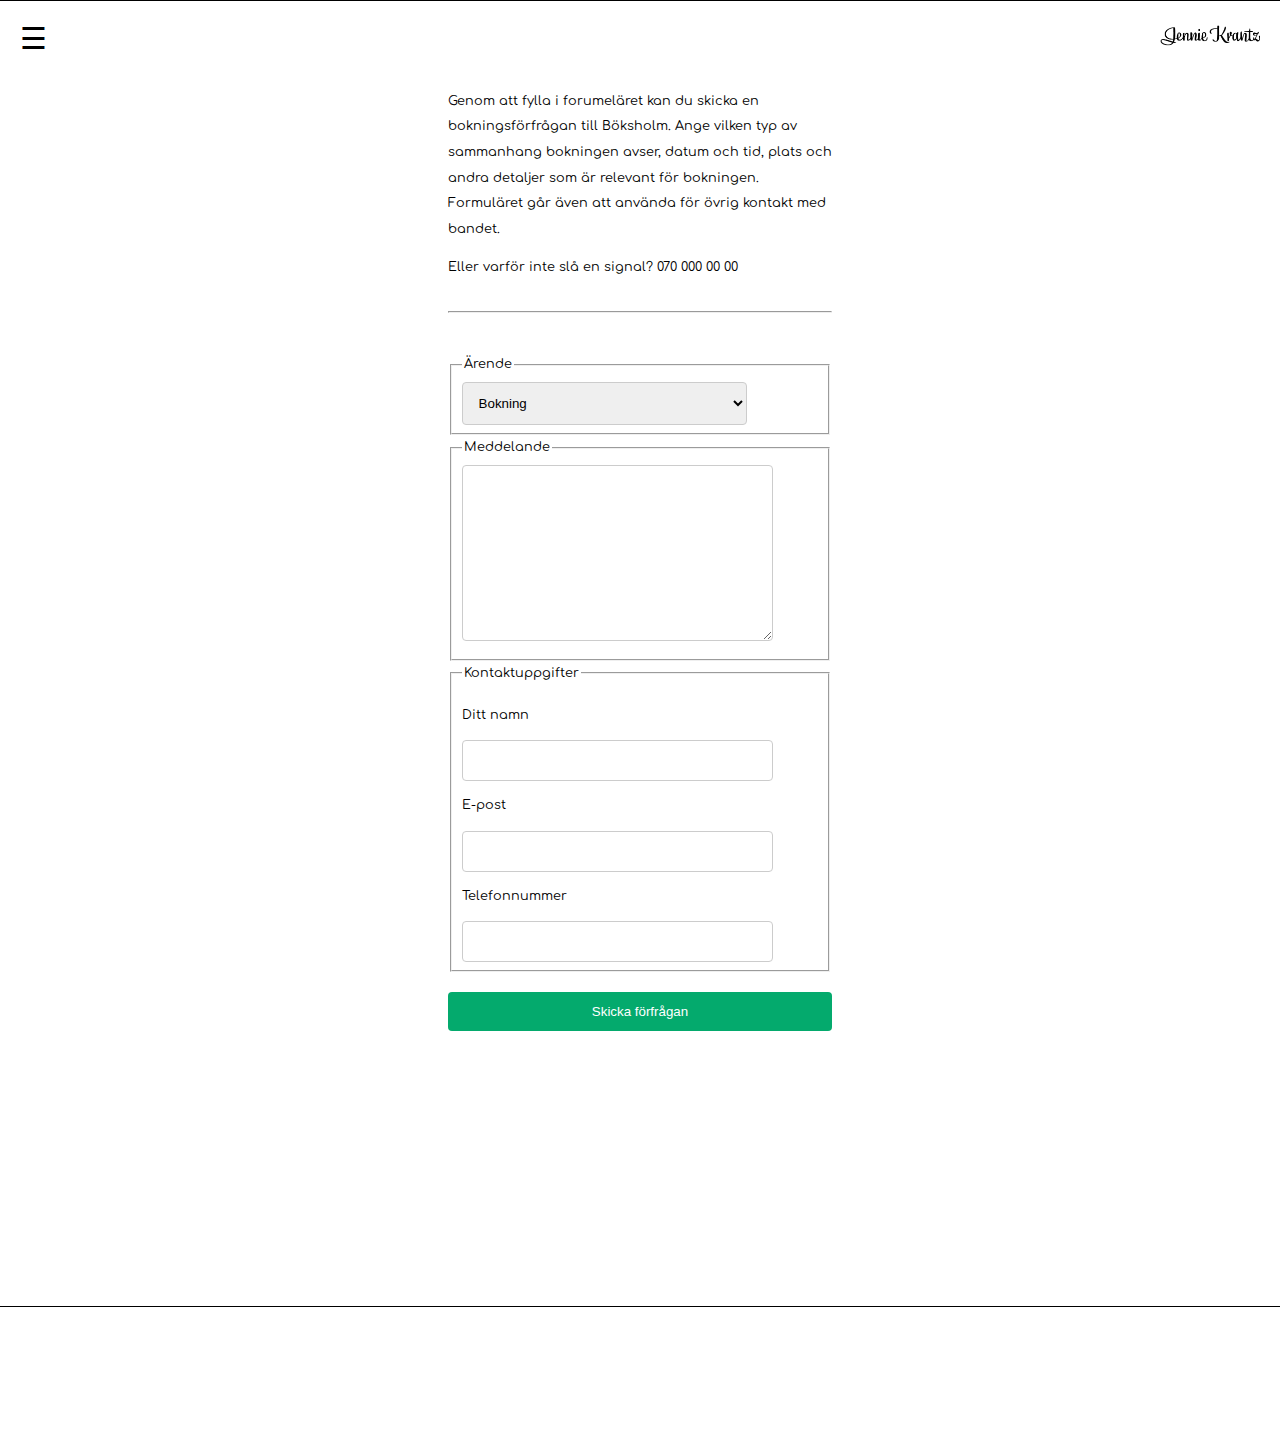
==== kontakt.html @ e4c8dcf4 "hej" ====
<!DOCTYPE html>
<html>

<head>
<meta charset="UTF-8">
<meta name="viewport" content="width=device-width, initial-scale=1">
<link rel="stylesheet" href="style.css">
<link rel="icon" type="image/x-icon" href="/img/1x/SVG/logga.svg">
<link rel="stylesheet" href="https://use.typekit.net/lre8son.css">
<script type="text/javascript" src="script.js"></script>
</head>

<body>

    <nav>
    

        <div id="myNav" class="overlay">
    
            <a href="javascript:void(0)" class="closebtn" onclick="closeNav()">&times;</a>
    
            <div class="overlay-content">
                <a href="kontakt.html">Kontakt</a>
                <a href="musik.html">Musik</a>
            </div>
            
            
        </div>
        
        <span style="font-size:30px;cursor:pointer" onclick="openNav()"> &#9776; </span>
        <div>
         <a href="/index.html"><img src="/img/loggavit.png" alt="" width="100px" class="centerImg"></a> 
        </div>
        <div>
          <a href="/boka.html"><img src="/img/1x/SVG/SVG/kontakt.svg" alt="" width="30px" class="centerImg"></a> 
        </div>
    
        <a href="index.html"><img src="/img/logga_1-8.png" width="100px" alt=""></a>
    
    </nav>



<header>
</header>

<main>
    <form id="kontakt">
        <p>Genom att fylla i forumeläret kan du skicka en bokningsförfrågan till Böksholm. Ange vilken typ av sammanhang bokningen avser, datum och tid, plats och andra detaljer som är relevant för bokningen. Formuläret går även att använda för övrig kontakt med bandet. </p>
          <p>Eller varför inte slå en signal? 070 000 00 00</p>
    
          <hr>
    
        <fieldset id="Forfragan">
            <legend>Ärende</legend>
            <div>
                <select name="forfragan" id="forfragan">
                    <option value="booking">Bokning</option>
                    <option value="question">Frågor</option>
                    <option value="other"> Övrigt</option>
                </select>
            </div>
        </fieldset>
        <fieldset id="Textmeddelande">
            <legend>Meddelande</legend>
            <div>
                <textarea name="message" id="message" cols="50" rows="10" required></textarea>
            </div>
        </fieldset>
        <fieldset id="Contact">
            <legend>Kontaktuppgifter</legend>
            <div>
                <label for="name">Ditt namn</label>
                <input type="text" name="name" id="name" required>
                <label for="email">E-post</label>
                <input type="text" name="email" id="email" required>
                <label for="phonenumber">Telefonnummer</label>
                <input type="text" name="phonenumber" id="phonenumber">
            </div>
        </fieldset>
        <div id="skicka">
            <input type="submit" value="Skicka förfrågan">
        </div>
    </form>
    </main>


<footer>
    <a href="index.html"><img src="/img/loggavit.png" width="100px" class="footer" alt=""></a>
</footer>
     
</body>
</html>
---- style.css ----
@import url('https://fonts.googleapis.com/css2?family=Caveat:wght@700&family=Comfortaa:wght@300&family=Indie+Flower&display=swap');

html, body{
    gap: 0px;
    margin: 0;
    padding: 0;
}

body {
    background-color: #ffffff;
    color: #000000;
    display: grid;
    
    font-family: 'Comfortaa', cursive;

    animation: fadeInAnimation ease 3s;
    animation-iteration-count: 1;
    animation-fill-mode: forwards;

    grid-template-rows: auto;
    grid-template-columns: auto;
    grid-template-areas:
    "header"
    "nav"
    "main"
    ;
  }


  @keyframes fadeInAnimation {
    0% {
        opacity: 0;
    }
    100% {
        opacity: 1;
    }
}



.center {
    text-align: center;
}

header#index {
    margin: 5%;
}

header#schema {
  height: 90vh;
  background-image: url(/img/1x/SVG/SVG/headerigen.png);
  background-size: contain;
  background-repeat: no-repeat;
  background-position: center;
}

header img {
    margin-top: 10vh;
    display: block;
    width: 20%;
    margin-left: auto;
    margin-right: auto;
}



  /* ----------- OVERLAY NAV ------------ */

  nav {
      display: flex;
      flex-direction: row;
      justify-content:space-between;
      align-items: center;
      padding: 20px;
      border-top-style: solid;
      border-width: thin;
  }

  .overlay {
    height: 100%;
    width: 100%;
    display: none;
    position: fixed;
    z-index: 1;
    top: 0;
    left: 0;
    background-color: rgb(255, 255, 255);
    background-color: rgba(255, 255, 255, 0.993);
  }
  
  .overlay-content {
    position: relative;
    top: 15%;
    width: 100%;
    text-align: center;
    margin-top: 30px;
  }
  
  .overlay a {
    padding: 20px;
    text-decoration: none;
    font-size: 36px;
    color: #000000;
    display: block;
    transition: 0.3s;
    opacity: 50%;
  }
  
  .overlay a:hover, .overlay a:focus {
    color: #3e3e3e;
    opacity: 100%;
    transform: scale(1.2);
  }
  
  .overlay .closebtn {
    font-size: 40px;
  }

  @media screen and (max-height: 450px) {
    .overlay a {font-size: 1vw}
    .overlay .closebtn {
    font-size: 1vw;
    }

  }
  
/***********************************************/

/******************************************/
hr {margin-bottom: 10%;
    margin-top: 8%;
    color: #ffffff;}

  #links {display: flex;
    margin-top: 10%;
    margin-left: auto;
    margin-right: auto;
    flex-direction: row;
    width: 60%;
    justify-content: space-around;}

  #links img {-webkit-filter: drop-shadow(2px 2px 2px #222);
  filter: drop-shadow(2px 2px 2px #222);
  width: 100px;}

  #links img:hover {transform: scale(1.2);}

  #omoss .wrapper {color: #000000;
    margin-left: auto;
    margin-right: auto;
    width: 40%;
    font-variant: normal;
    font-size: 1vw;
    line-height: 2vw;}

    #imgIndex {
      display: block;
      margin-left: auto;
      margin-right: auto;
      border-radius: 100%;
    }
/******** KONTAKT.HTML ***********/

header#kontakt {
    padding-top: 10vh;
}

    #kontakt {color: #000000;
    margin-left: auto;
    margin-right: auto;
    width: 30%;
    font-variant: normal;
    font-size: 1vw;
    line-height: 2vw;}

/* FORMULÄR */

input[type=text], select, textarea {width: 80%;
    padding: 12px;
    border: 1px solid #ccc;
    border-radius: 4px;
    resize: vertical;}
  
  label {padding: 12px 12px 12px 0;
    display: inline-block;}
  
  input[type=submit] {background-color: #04AA6D;
    width: 100%;
    color: white;
    margin-top: 5%;
    margin-bottom: 5%;
    padding: 12px 20px;
    border: none;
    border-radius: 4px;
    cursor: pointer;
    float:right;}
  
  input[type=submit]:hover {background-color: #45a049;}
  
  .container {border-radius: 5px;
    padding: 40px;}
  
  .col-25 {
    float: left;
    width: 15%;
    margin-top: 6px;
  }
  
  .col-75 {float: left;
    width: 85%;
    margin-top: 6px;}
  
  /* Clear floats after the columns */
  .row:after {content: "";
    display: table;
    clear: both;}
  
  .button {font-family: 'Courier New', Courier, monospace; 
    font-variant: small-caps;
    border-radius: 4px;
    text-align: center;
    transition: all 0.5s;
    cursor: pointer;
    padding: 1vh;
    margin-bottom: 3%;
    width: 100%;
    font-size: 1.5rem;
    color: #000000;
    border: #000000;
    border-style: groove;
    background-color: #ffffff;}
  
  .button span {cursor: pointer;
    display: inline-block;
    position: relative;
    transition: 0.5s;}
  
  .button span:after {content: '\00bb';
    position: absolute;
    opacity: 0;
    top: 0;
    right: -20px;
    transition: 0.5s;}
  
  .button:hover span {padding-right: 25px;}
  
  .button:hover span:after {opacity: 1;
    right: 0;}


    /****** OM *************/

    #galleri img {
        width: 100%;
    }



    /* Responsive layout - when the screen is less than 600px wide, make the two columns stack on top of each other instead of next to each other */
    @media screen and (max-width: 800px) {

      h1, h2 {
        font-family: 'Caveat', cursive;
        font-size: 10vw;
        line-height: 10vw;
      }

            header#schema {
              height: 50vh;
              background-image: url(/img/1x/SVG/SVG/headerigen.png);
              background-size: 50vh;
              background-repeat: no-repeat;
            }

        header#kontakt  {
            padding: 5%;
        }

        header img {margin-top: 5%;
            width: 80%;}
      
        #omoss .wrapper, #kontakt {width: 80%;
            font-size: 1rem;
            line-height: 2rem;}

        #links { padding: 10%;
        margin-top: 10%;
        width: 80%;
    align-items: center;}

        #links img {width: 70px;}

          .button {padding: 1vh;
            margin-bottom: 3%;
              width: 100%;
              font-size: 1.5rem;
              color: #000000;
              border: #000000;
              border-style: groove;
              background-color: #ffffff;}
    }


footer {
    border-top-style: solid;
      border-width: thin;
    margin-top: 20%;
    padding: 5%;
}

.footer {
    display: block;
    margin-left: auto;
    margin-right: auto;
}
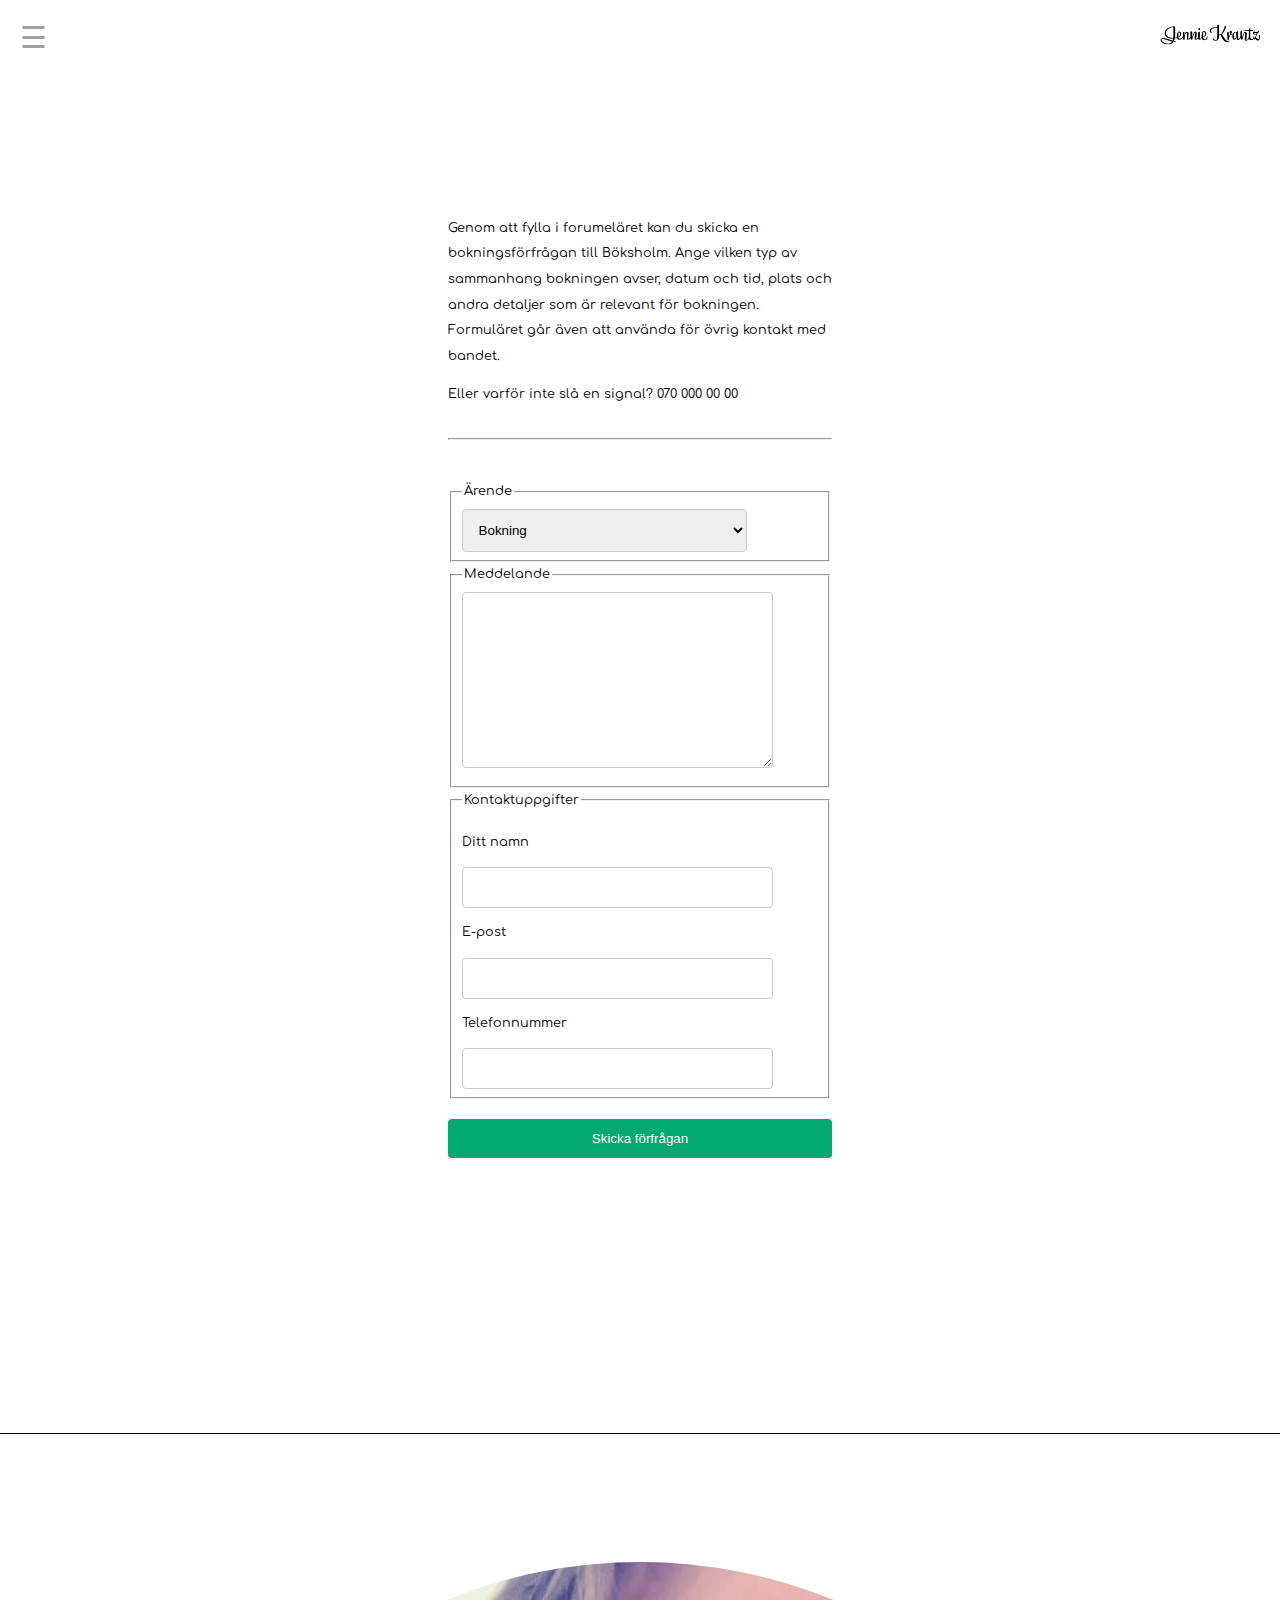
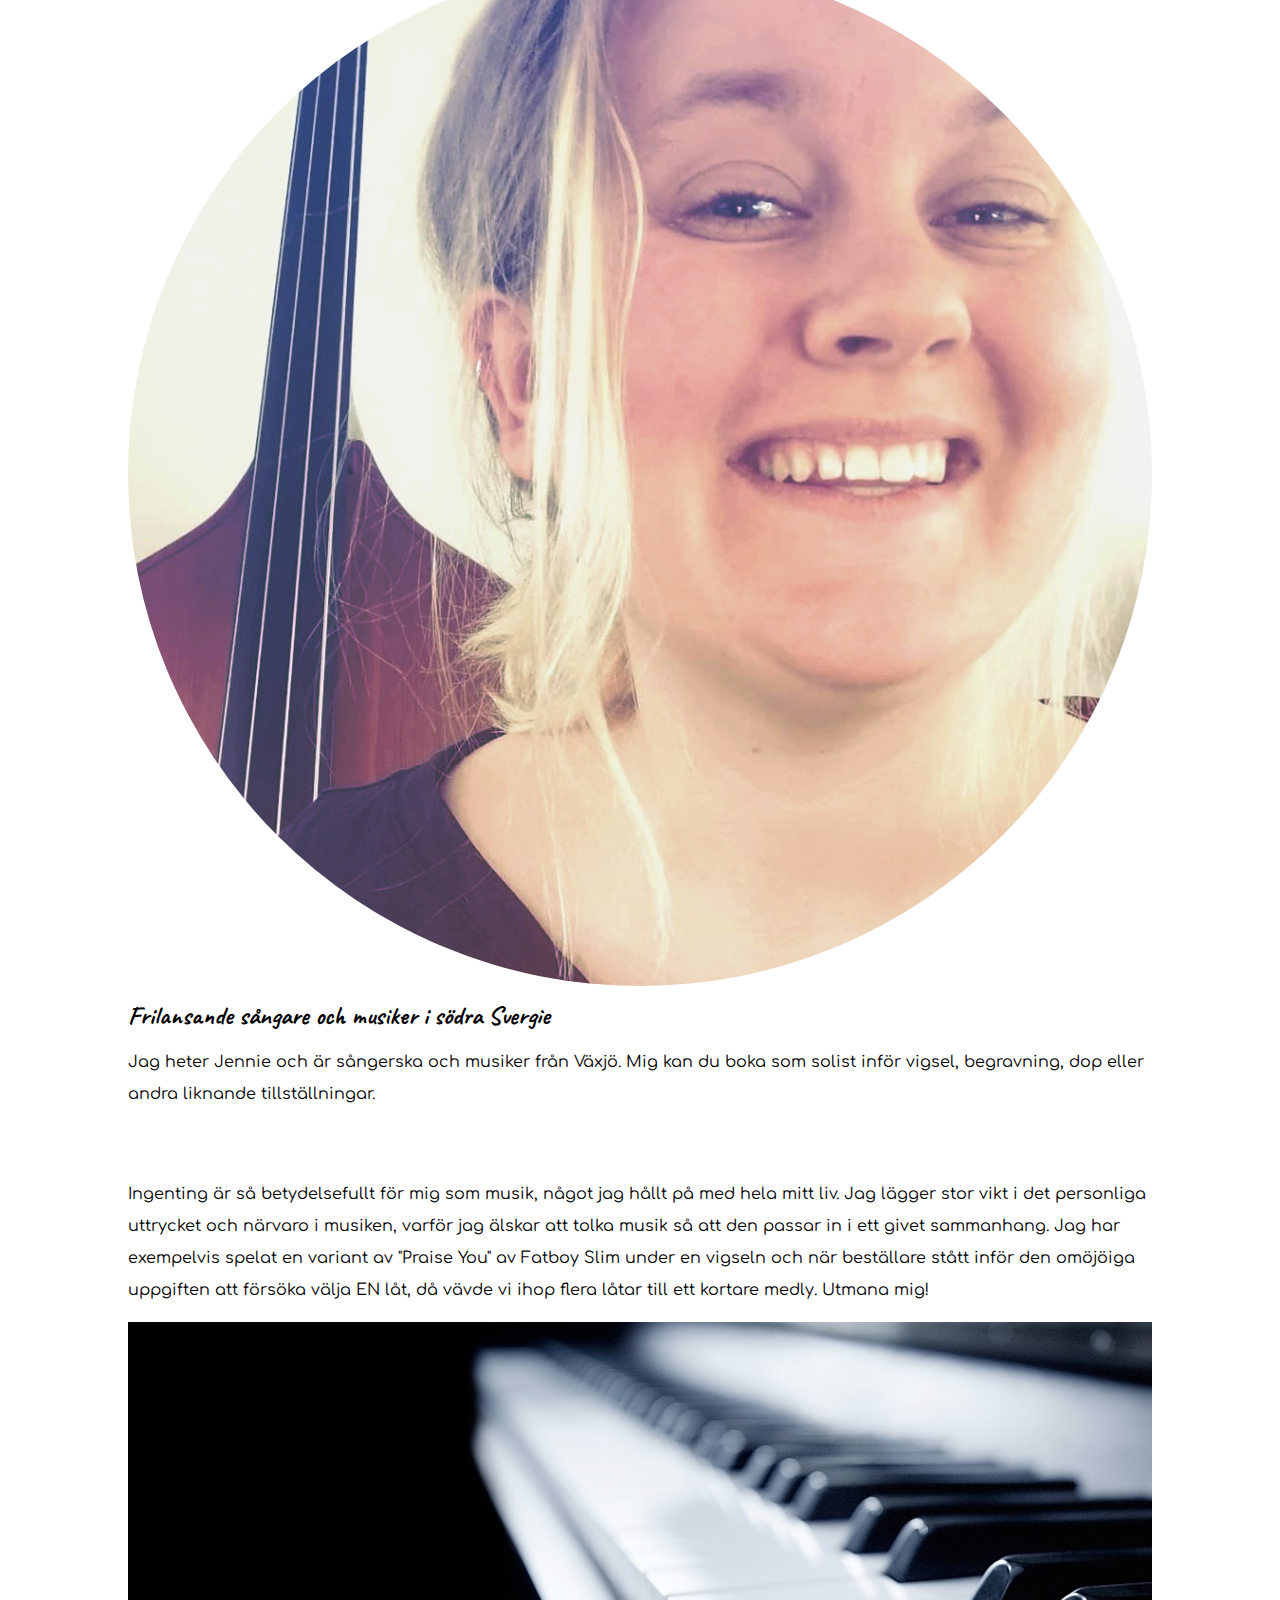
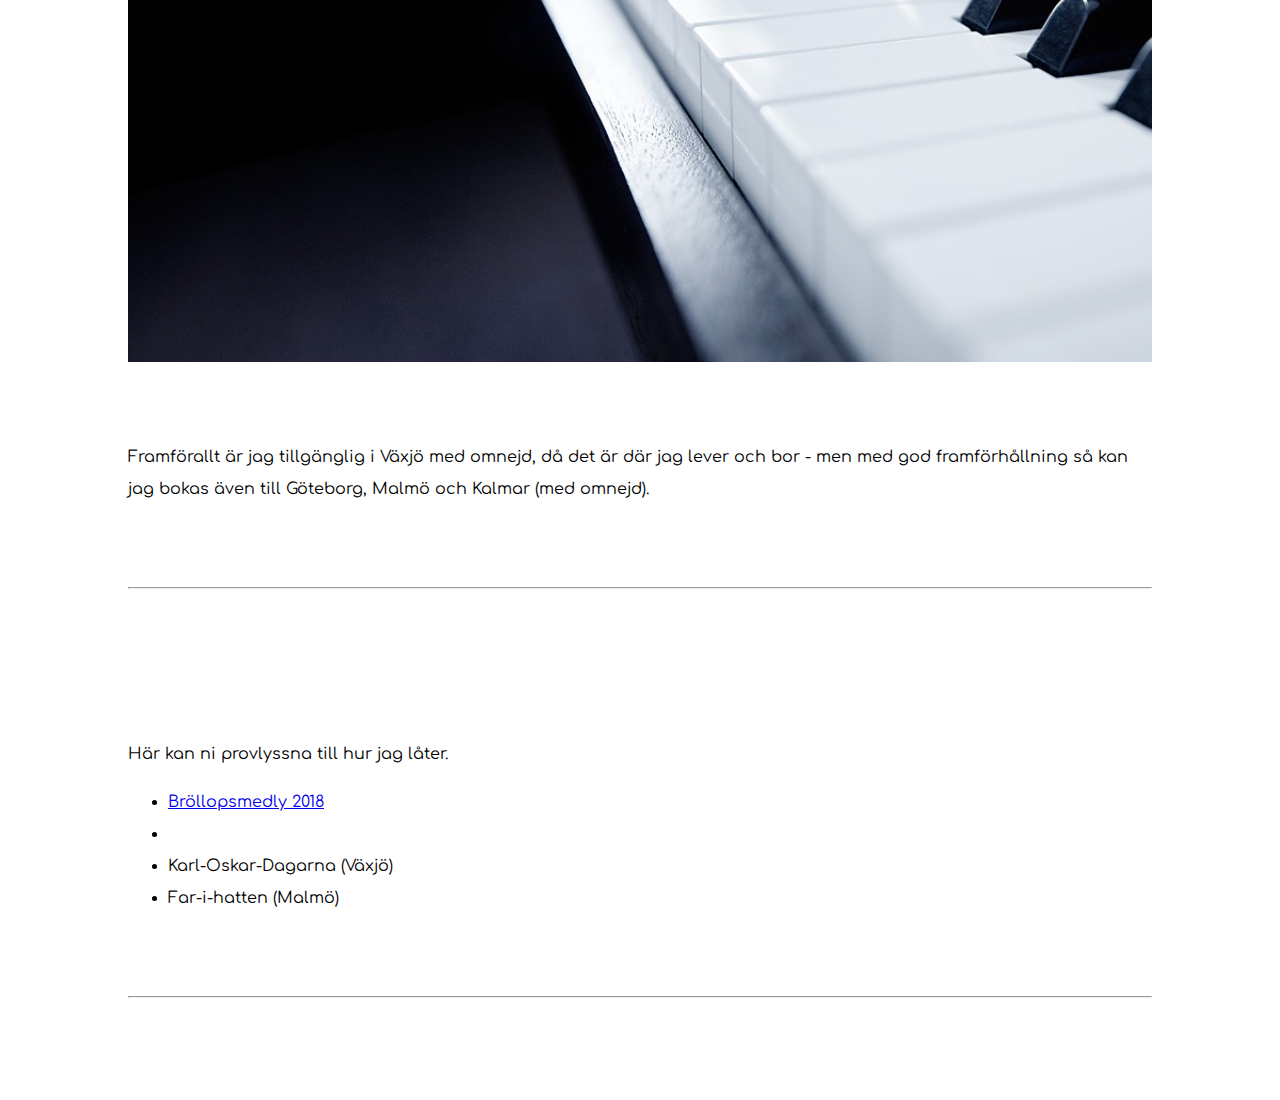
==== commit b771fb1b: "hej" ====
--- a/kontakt.html
+++ b/kontakt.html
@@ -91,3 +91,36 @@
      
 </body>
 </html>
+
+
+<main>
+    <section id="section1index">
+
+        <img src="/img/jennie1(1).jpg" width="300px"alt="" id="imgIndex">
+    
+        <div class="wrapper">
+                <h1>Frilansande sångare och musiker i södra Svergie</h1>
+    
+                <p>Jag heter Jennie och är sångerska och musiker från Växjö. Mig kan du boka som solist inför vigsel, begravning, dop eller andra liknande tillställningar. </p>
+
+            <h2>Personligt upplägg</h2>
+            <p>Ingenting är så betydelsefullt för mig som musik, något jag hållt på med hela mitt liv. Jag lägger stor vikt i det personliga uttrycket och närvaro i musiken, varför jag älskar att tolka musik så att den passar in i ett givet sammanhang. Jag har exempelvis spelat en variant av "Praise You" av Fatboy Slim under en vigseln och när beställare stått inför den omöjöiga uppgiften att försöka välja EN låt, då vävde vi ihop flera låtar till ett kortare medly. Utmana mig! </p> 
+    
+                <img src="/img/piano.jpg" width="400px" alt="" id="piano">
+    
+                <h2>Bokas i Kronoberg, Göteborg och Malmö</h2>
+                <p>Framförallt är jag tillgänglig i Växjö med omnejd, då det är där jag lever och bor - men med god framförhållning så kan jag bokas även till Göteborg, Malmö och Kalmar (med omnejd).</p>
+            <hr>    
+            <h2>Lysnna på mig </h2>
+            <p>Här kan ni provlyssna till hur jag låter. </p>
+    
+            <ul>
+                <li><a href="https://www.youtube.com/watch?v=9Ml8vkrBgeM">Bröllopsmedly 2018</a></li>
+                <li><a href=""></a></li>
+                <li>Karl-Oskar-Dagarna (Växjö)</li>
+                <li>Far-i-hatten (Malmö) </li>
+            </ul>   
+            <hr>
+        </div>
+    </section>
+</main>
--- a/style.css
+++ b/style.css
@@ -1,51 +1,57 @@
+/********* GRUNDLÄGGANDE *************/
+
 @import url('https://fonts.googleapis.com/css2?family=Caveat:wght@700&family=Comfortaa:wght@300&family=Indie+Flower&display=swap');
 
-html, body{
-    gap: 0px;
-    margin: 0;
-    padding: 0;
-}
-
+html,
 body {
-    background-color: #ffffff;
-    color: #000000;
-    display: grid;
-    
-    font-family: 'Comfortaa', cursive;
-
-    animation: fadeInAnimation ease 3s;
-    animation-iteration-count: 1;
-    animation-fill-mode: forwards;
-
-    grid-template-rows: auto;
-    grid-template-columns: auto;
-    grid-template-areas:
+  gap: 0px;
+  margin: 0;
+  padding: 0;
+}
+
+body {
+  background-color: #ffffff;
+  color: #000000;
+  display: grid;
+
+  font-family: 'Comfortaa', cursive;
+
+  animation: fadeInAnimation ease 3s;
+  animation-iteration-count: 1;
+  animation-fill-mode: forwards;
+
+  grid-template-rows: auto;
+  grid-template-columns: auto;
+  grid-template-areas:
     "header"
     "nav"
     "main"
-    ;
-  }
-
-
-  @keyframes fadeInAnimation {
-    0% {
-        opacity: 0;
-    }
-    100% {
-        opacity: 1;
-    }
-}
-
-
-
-.center {
-    text-align: center;
-}
-
-header#index {
-    margin: 5%;
-}
-
+  ;
+}
+
+
+@keyframes fadeInAnimation {
+  0% {
+    opacity: 0;
+  }
+
+  100% {
+    opacity: 1;
+  }
+}
+
+h1,
+h2 {
+  font-family: 'Caveat', cursive;
+  font-size: 2vw;
+  line-height: 2vw;
+}
+
+.green {
+  color: #04AA6D;
+}
+
+/****** HEADERS******/
 header#schema {
   height: 90vh;
   background-image: url(/img/1x/SVG/SVG/headerigen.png);
@@ -55,172 +61,289 @@
 }
 
 header img {
-    margin-top: 10vh;
-    display: block;
-    width: 20%;
-    margin-left: auto;
-    margin-right: auto;
-}
-
-
-
-  /* ----------- OVERLAY NAV ------------ */
-
-  nav {
-      display: flex;
-      flex-direction: row;
-      justify-content:space-between;
-      align-items: center;
-      padding: 20px;
-      border-top-style: solid;
-      border-width: thin;
-  }
-
-  .overlay {
-    height: 100%;
-    width: 100%;
-    display: none;
-    position: fixed;
-    z-index: 1;
-    top: 0;
-    left: 0;
-    background-color: rgb(255, 255, 255);
-    background-color: rgba(255, 255, 255, 0.993);
-  }
-  
-  .overlay-content {
-    position: relative;
-    top: 15%;
-    width: 100%;
-    text-align: center;
-    margin-top: 30px;
-  }
-  
+  margin: 2%;
+  display: block;
+  margin-left: auto;
+  margin-right: auto;
+}
+
+#imgIndex {
+  display: block;
+  margin-left: auto;
+  margin-right: auto;
+  border-radius: 100%;
+  width: 30%;
+}
+
+
+
+/* ----------- OVERLAY NAV ------------ */
+
+nav {
+  display: flex;
+  color: #a0a0a0;
+  flex-direction: row;
+  justify-content: space-between;
+  align-items: center;
+  padding: 20px;
+  margin-bottom: 10%;
+}
+
+.overlay {
+  height: 100%;
+  width: 100%;
+  display: none;
+  position: fixed;
+  z-index: 1;
+  top: 0;
+  left: 0;
+  background-color: rgb(255, 255, 255);
+  background-color: rgba(255, 255, 255, 0.993);
+}
+
+.overlay-content {
+  position: relative;
+  top: 15%;
+  width: 100%;
+  text-align: center;
+  margin-top: 30px;
+}
+
+.overlay a {
+  padding: 20px;
+  text-decoration: none;
+  font-size: 36px;
+  color: #000000;
+  display: block;
+  transition: 0.3s;
+  opacity: 50%;
+}
+
+.overlay a:hover,
+.overlay a:focus {
+  color: #3e3e3e;
+  opacity: 100%;
+}
+
+.overlay .closebtn {
+  font-size: 40px;
+}
+
+@media screen and (max-height: 450px) {
   .overlay a {
-    padding: 20px;
-    text-decoration: none;
-    font-size: 36px;
-    color: #000000;
-    display: block;
-    transition: 0.3s;
-    opacity: 50%;
-  }
-  
-  .overlay a:hover, .overlay a:focus {
-    color: #3e3e3e;
-    opacity: 100%;
-    transform: scale(1.2);
-  }
-  
+    font-size: 1vw
+  }
+
   .overlay .closebtn {
-    font-size: 40px;
-  }
-
-  @media screen and (max-height: 450px) {
-    .overlay a {font-size: 1vw}
-    .overlay .closebtn {
     font-size: 1vw;
-    }
-
-  }
-  
+  }
+
+}
+
 /***********************************************/
 
 /******************************************/
-hr {margin-bottom: 10%;
-    margin-top: 8%;
-    color: #ffffff;}
-
-  #links {display: flex;
+hr {
+  margin-bottom: 10%;
+  margin-top: 8%;
+  color: #e3e3e3;
+}
+
+#links {
+  display: flex;
+  margin-top: 10%;
+  margin-left: auto;
+  margin-right: auto;
+  flex-direction: row;
+  width: 60%;
+  justify-content: space-around;
+}
+
+#links img {
+  -webkit-filter: drop-shadow(2px 2px 2px #222);
+  filter: drop-shadow(2px 2px 2px #222);
+  width: 100px;
+}
+
+#links img:hover {
+  transform: scale(1.2);
+}
+
+
+
+#imgIndex {
+  display: block;
+  margin-left: auto;
+  margin-right: auto;
+  border-radius: 100%;
+}
+
+/******** KONTAKT.HTML ***********/
+
+header#kontakt {
+  padding-top: 10vh;
+}
+
+#kontakt {
+  color: #000000;
+  margin-left: auto;
+  margin-right: auto;
+  width: 30%;
+  font-variant: normal;
+  font-size: 1vw;
+  line-height: 2vw;
+}
+
+/* FORMULÄR */
+
+input[type=text],
+select,
+textarea {
+  width: 80%;
+  padding: 12px;
+  border: 1px solid #ccc;
+  border-radius: 4px;
+  resize: vertical;
+}
+
+label {
+  padding: 12px 12px 12px 0;
+  display: inline-block;
+}
+
+input[type=submit] {
+  background-color: #04AA6D;
+  width: 100%;
+  color: white;
+  margin-top: 5%;
+  margin-bottom: 5%;
+  padding: 12px 20px;
+  border: none;
+  border-radius: 4px;
+  cursor: pointer;
+  float: right;
+}
+
+input[type=submit]:hover {
+  background-color: #45a049;
+}
+
+.container {
+  border-radius: 5px;
+  padding: 40px;
+}
+
+.col-25 {
+  float: left;
+  width: 15%;
+  margin-top: 6px;
+}
+
+.col-75 {
+  float: left;
+  width: 85%;
+  margin-top: 6px;
+}
+
+/* Clear floats after the columns */
+.row:after {
+  content: "";
+  display: table;
+  clear: both;
+}
+
+.button {
+  font-family: 'Courier New', Courier, monospace;
+  font-variant: small-caps;
+  border-radius: 4px;
+  text-align: center;
+  transition: all 0.5s;
+  cursor: pointer;
+  padding: 1vh;
+  margin-bottom: 3%;
+  width: 100%;
+  font-size: 1.5rem;
+  color: #000000;
+  border: #000000;
+  border-style: groove;
+  background-color: #ffffff;
+}
+
+.button span {
+  cursor: pointer;
+  display: inline-block;
+  position: relative;
+  transition: 0.5s;
+}
+
+.button span:after {
+  content: '\00bb';
+  position: absolute;
+  opacity: 0;
+  top: 0;
+  right: -20px;
+  transition: 0.5s;
+}
+
+.button:hover span {
+  padding-right: 25px;
+}
+
+.button:hover span:after {
+  opacity: 1;
+  right: 0;
+}
+
+
+/****** OM *************/
+
+#galleri img {
+  width: 100%;
+}
+
+
+
+/* Responsive layout - when the screen is less than 600px wide, make the two columns stack on top of each other instead of next to each other */
+@media screen and (max-width: 800px) {
+
+  h1,
+  h2 {
+    font-family: 'Caveat', cursive;
+    font-size: 10vw;
+    line-height: 10vw;
+  }
+
+  header#schema {
+    height: 50vh;
+    background-image: url(/img/1x/SVG/SVG/headerigen.png);
+    background-size: 50vh;
+    background-repeat: no-repeat;
+  }
+
+  header#kontakt {
+    padding: 5%;
+  }
+
+  header img {
+    margin-top: 5%;
+    width: 80%;
+  }
+
+
+  }
+
+  #links {
+    padding: 10%;
     margin-top: 10%;
-    margin-left: auto;
-    margin-right: auto;
-    flex-direction: row;
-    width: 60%;
-    justify-content: space-around;}
-
-  #links img {-webkit-filter: drop-shadow(2px 2px 2px #222);
-  filter: drop-shadow(2px 2px 2px #222);
-  width: 100px;}
-
-  #links img:hover {transform: scale(1.2);}
-
-  #omoss .wrapper {color: #000000;
-    margin-left: auto;
-    margin-right: auto;
-    width: 40%;
-    font-variant: normal;
-    font-size: 1vw;
-    line-height: 2vw;}
-
-    #imgIndex {
-      display: block;
-      margin-left: auto;
-      margin-right: auto;
-      border-radius: 100%;
-    }
-/******** KONTAKT.HTML ***********/
-
-header#kontakt {
-    padding-top: 10vh;
-}
-
-    #kontakt {color: #000000;
-    margin-left: auto;
-    margin-right: auto;
-    width: 30%;
-    font-variant: normal;
-    font-size: 1vw;
-    line-height: 2vw;}
-
-/* FORMULÄR */
-
-input[type=text], select, textarea {width: 80%;
-    padding: 12px;
-    border: 1px solid #ccc;
-    border-radius: 4px;
-    resize: vertical;}
-  
-  label {padding: 12px 12px 12px 0;
-    display: inline-block;}
-  
-  input[type=submit] {background-color: #04AA6D;
-    width: 100%;
-    color: white;
-    margin-top: 5%;
-    margin-bottom: 5%;
-    padding: 12px 20px;
-    border: none;
-    border-radius: 4px;
-    cursor: pointer;
-    float:right;}
-  
-  input[type=submit]:hover {background-color: #45a049;}
-  
-  .container {border-radius: 5px;
-    padding: 40px;}
-  
-  .col-25 {
-    float: left;
-    width: 15%;
-    margin-top: 6px;
-  }
-  
-  .col-75 {float: left;
-    width: 85%;
-    margin-top: 6px;}
-  
-  /* Clear floats after the columns */
-  .row:after {content: "";
-    display: table;
-    clear: both;}
-  
-  .button {font-family: 'Courier New', Courier, monospace; 
-    font-variant: small-caps;
-    border-radius: 4px;
-    text-align: center;
-    transition: all 0.5s;
-    cursor: pointer;
+    width: 80%;
+    align-items: center;
+  }
+
+  #links img {
+    width: 70px;
+  }
+
+  .button {
     padding: 1vh;
     margin-bottom: 3%;
     width: 100%;
@@ -228,88 +351,64 @@
     color: #000000;
     border: #000000;
     border-style: groove;
-    background-color: #ffffff;}
-  
-  .button span {cursor: pointer;
-    display: inline-block;
-    position: relative;
-    transition: 0.5s;}
-  
-  .button span:after {content: '\00bb';
-    position: absolute;
-    opacity: 0;
-    top: 0;
-    right: -20px;
-    transition: 0.5s;}
-  
-  .button:hover span {padding-right: 25px;}
-  
-  .button:hover span:after {opacity: 1;
-    right: 0;}
-
-
-    /****** OM *************/
-
-    #galleri img {
-        width: 100%;
-    }
-
-
-
-    /* Responsive layout - when the screen is less than 600px wide, make the two columns stack on top of each other instead of next to each other */
-    @media screen and (max-width: 800px) {
-
-      h1, h2 {
-        font-family: 'Caveat', cursive;
-        font-size: 10vw;
-        line-height: 10vw;
-      }
-
-            header#schema {
-              height: 50vh;
-              background-image: url(/img/1x/SVG/SVG/headerigen.png);
-              background-size: 50vh;
-              background-repeat: no-repeat;
-            }
-
-        header#kontakt  {
-            padding: 5%;
-        }
-
-        header img {margin-top: 5%;
-            width: 80%;}
-      
-        #omoss .wrapper, #kontakt {width: 80%;
-            font-size: 1rem;
-            line-height: 2rem;}
-
-        #links { padding: 10%;
-        margin-top: 10%;
-        width: 80%;
-    align-items: center;}
-
-        #links img {width: 70px;}
-
-          .button {padding: 1vh;
-            margin-bottom: 3%;
-              width: 100%;
-              font-size: 1.5rem;
-              color: #000000;
-              border: #000000;
-              border-style: groove;
-              background-color: #ffffff;}
-    }
-
-
-footer {
-    border-top-style: solid;
-      border-width: thin;
-    margin-top: 20%;
-    padding: 5%;
-}
-
-.footer {
+    background-color: #ffffff;
+  }
+
+  #piano {
+    width: 100%;
+  }
+
+  #imgIndex {
     display: block;
     margin-left: auto;
     margin-right: auto;
-}
+    border-radius: 100%;
+    width: 80%;
+  }
+
+
+footer {
+  border-top-style: solid;
+  border-width: thin;
+  margin-top: 20%;
+  padding: 5%;
+}
+
+.footer {
+  display: block;
+  margin-left: auto;
+  margin-right: auto;
+}
+
+
+.section1index{
+  padding-top: 2%;
+  padding-bottom: 2%;
+  color: rgb(97, 97, 97);
+  border-bottom-style: solid;
+  border-width: 1px;
+  border-color: rgb(70, 70, 70);
+}
+
+.section2index h1, h2{
+  color: rgb(255, 255, 255);
+}
+
+.section2index{
+  padding-top: 2%;
+  padding-bottom: 2%;
+  background-color: #04AA6D;
+  color: rgb(255, 255, 255);
+  border-bottom-style: solid;
+  border-width: 1px;
+  border-color: rgb(70, 70, 70);
+}
+
+.wrapper {
+  margin-left: auto;
+  margin-right: auto;
+  width: 80%;
+  font-variant: normal;
+  font-size: 1rem;
+  line-height: 2rem;
+}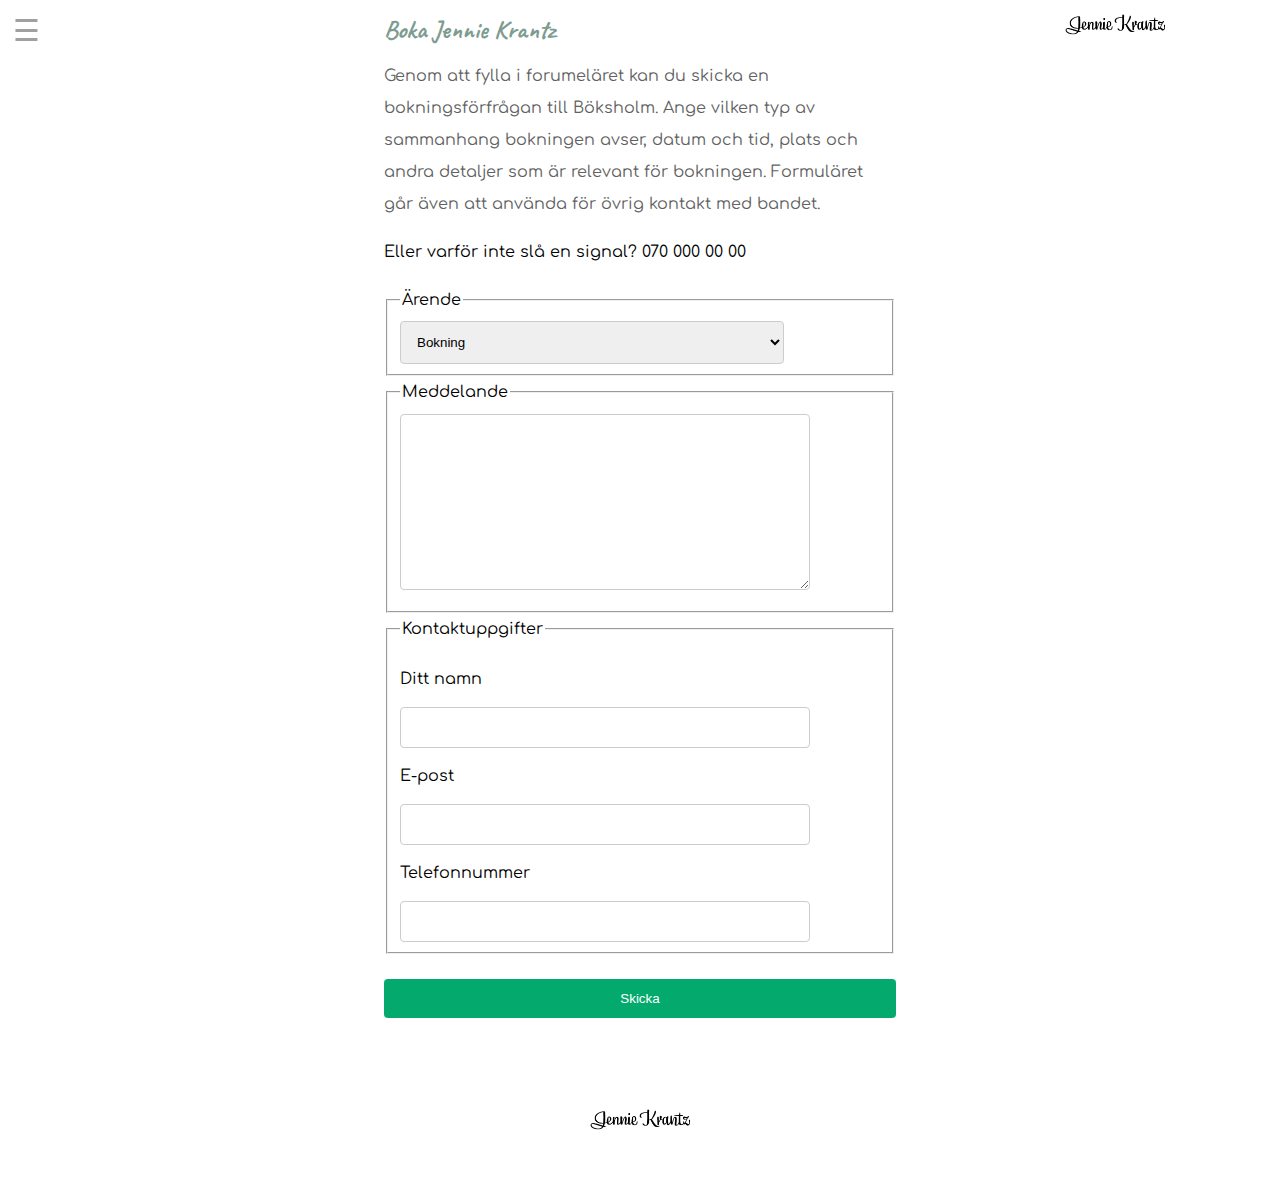
==== commit aece41f9: "hej" ====
--- a/kontakt.html
+++ b/kontakt.html
@@ -4,9 +4,9 @@
 <head>
 <meta charset="UTF-8">
 <meta name="viewport" content="width=device-width, initial-scale=1">
-<link rel="stylesheet" href="style.css">
+<link rel="stylesheet" href="styledesktop.css">
+<link rel="stylesheet" href="stylemobile.css">
 <link rel="icon" type="image/x-icon" href="/img/1x/SVG/logga.svg">
-<link rel="stylesheet" href="https://use.typekit.net/lre8son.css">
 <script type="text/javascript" src="script.js"></script>
 </head>
 
@@ -45,11 +45,19 @@
 </header>
 
 <main>
+    <section>
+        <div class="wrapper">
+            <h1 class="greyblue">Boka Jennie Krantz</h1>
+            
+            <p class="graytext">Genom att fylla i forumeläret kan du skicka en bokningsförfrågan till Böksholm. Ange vilken typ av sammanhang bokningen avser, datum och tid, plats och andra detaljer som är relevant för bokningen. Formuläret går även att använda för övrig kontakt med bandet. </p>
+
+            <p>Eller varför inte slå en signal? 070 000 00 00</p>
+        </div>
+    </section>
+
+
     <form id="kontakt">
-        <p>Genom att fylla i forumeläret kan du skicka en bokningsförfrågan till Böksholm. Ange vilken typ av sammanhang bokningen avser, datum och tid, plats och andra detaljer som är relevant för bokningen. Formuläret går även att använda för övrig kontakt med bandet. </p>
-          <p>Eller varför inte slå en signal? 070 000 00 00</p>
-    
-          <hr>
+        
     
         <fieldset id="Forfragan">
             <legend>Ärende</legend>
@@ -79,48 +87,15 @@
             </div>
         </fieldset>
         <div id="skicka">
-            <input type="submit" value="Skicka förfrågan">
+            <input type="submit" value="Skicka">
         </div>
     </form>
     </main>
 
 
 <footer>
-    <a href="index.html"><img src="/img/loggavit.png" width="100px" class="footer" alt=""></a>
+    <a href="index.html"><img src="/img/logga_1-8.png" width="100px" class="footer" alt=""></a>
 </footer>
      
 </body>
 </html>
-
-
-<main>
-    <section id="section1index">
-
-        <img src="/img/jennie1(1).jpg" width="300px"alt="" id="imgIndex">
-    
-        <div class="wrapper">
-                <h1>Frilansande sångare och musiker i södra Svergie</h1>
-    
-                <p>Jag heter Jennie och är sångerska och musiker från Växjö. Mig kan du boka som solist inför vigsel, begravning, dop eller andra liknande tillställningar. </p>
-
-            <h2>Personligt upplägg</h2>
-            <p>Ingenting är så betydelsefullt för mig som musik, något jag hållt på med hela mitt liv. Jag lägger stor vikt i det personliga uttrycket och närvaro i musiken, varför jag älskar att tolka musik så att den passar in i ett givet sammanhang. Jag har exempelvis spelat en variant av "Praise You" av Fatboy Slim under en vigseln och när beställare stått inför den omöjöiga uppgiften att försöka välja EN låt, då vävde vi ihop flera låtar till ett kortare medly. Utmana mig! </p> 
-    
-                <img src="/img/piano.jpg" width="400px" alt="" id="piano">
-    
-                <h2>Bokas i Kronoberg, Göteborg och Malmö</h2>
-                <p>Framförallt är jag tillgänglig i Växjö med omnejd, då det är där jag lever och bor - men med god framförhållning så kan jag bokas även till Göteborg, Malmö och Kalmar (med omnejd).</p>
-            <hr>    
-            <h2>Lysnna på mig </h2>
-            <p>Här kan ni provlyssna till hur jag låter. </p>
-    
-            <ul>
-                <li><a href="https://www.youtube.com/watch?v=9Ml8vkrBgeM">Bröllopsmedly 2018</a></li>
-                <li><a href=""></a></li>
-                <li>Karl-Oskar-Dagarna (Växjö)</li>
-                <li>Far-i-hatten (Malmö) </li>
-            </ul>   
-            <hr>
-        </div>
-    </section>
-</main>
--- a/styledesktop.css
+++ b/styledesktop.css
@@ -0,0 +1,271 @@
+html,
+body {
+    gap: 0px;
+    margin: 0;
+    padding: 0;
+}
+
+body {
+    background-color: #ffffff;
+    color: #000000;
+    display: grid;
+
+    font-family: 'Comfortaa', cursive;
+
+    animation: fadeInAnimation ease 3s;
+    animation-iteration-count: 1;
+    animation-fill-mode: forwards;
+
+    grid-template-rows: auto;
+    grid-template-columns: auto;
+    grid-template-areas:
+        "header"
+        "nav"
+        "main"
+    ;
+}
+
+@keyframes fadeInAnimation {
+    0% {
+        opacity: 0;
+    }
+
+    100% {
+        opacity: 1;
+    }
+}
+
+/*** RUBRIKER ***/
+h1,
+h2 {
+    font-family: 'Caveat', cursive;
+    font-size: 2vw;
+    line-height: 2vw;
+}
+
+.greyblue {
+    color: #7d9c91;
+}
+
+
+/****** HEADERS******/
+header#schema {
+    height: 90vh;
+    background-image: url(/img/1x/SVG/SVG/headerigen.png);
+    background-size: contain;
+    background-repeat: no-repeat;
+    background-position: center;
+}
+
+header img {
+    margin: 2%;
+    display: block;
+    margin-left: auto;
+    margin-right: auto;
+}
+
+
+#imgIndex {
+    margin-top: 10%;
+    display: block;
+    margin-left: auto;
+    margin-right: auto;
+    border-radius: 100%;
+    width: 30%;
+}
+
+/* ----------- OVERLAY NAV ------------ */
+
+nav {
+    display: flex;
+    flex-direction: row;
+    justify-content: space-between;
+    color: #939393;
+    padding: 1%;
+    width: 90%;
+    color: #a0a0a0;
+    position: fixed;
+}
+
+.overlay {
+    height: 100%;
+    width: 100%;
+    display: none;
+    position: fixed;
+    z-index: 1;
+    top: 0;
+    left: 0;
+    background-color: rgb(255, 255, 255);
+    background-color: rgba(255, 255, 255, 0.993);
+}
+
+.overlay-content {
+    position: relative;
+    top: 15%;
+    width: 100%;
+    text-align: center;
+    margin-top: 30px;
+}
+
+.overlay a {
+    padding: 20px;
+    text-decoration: none;
+    font-size: 36px;
+    color: #000000;
+    display: block;
+    transition: 0.3s;
+    opacity: 50%;
+}
+
+.overlay a:hover,
+.overlay a:focus {
+    color: #3e3e3e;
+    opacity: 100%;
+}
+
+.overlay .closebtn {
+    font-size: 40px;
+}
+
+/******** KONTAKT.HTML ***********/
+
+
+/* FORMULÄR */
+
+input[type=text],
+select,
+textarea {
+    width: 80%;
+    padding: 12px;
+    border: 1px solid #ccc;
+    border-radius: 4px;
+    resize: vertical;
+}
+
+label {
+    padding: 12px 12px 12px 0;
+    display: inline-block;
+}
+
+input[type=submit] {
+    background-color: #04AA6D;
+    width: 100%;
+    color: white;
+    margin-top: 5%;
+    margin-bottom: 5%;
+    padding: 12px 20px;
+    border: none;
+    border-radius: 4px;
+    cursor: pointer;
+    float: right;
+}
+
+input[type=submit]:hover {
+    background-color: #45a049;
+}
+
+.container {
+    border-radius: 5px;
+    padding: 40px;
+}
+
+.col-25 {
+    float: left;
+    width: 15%;
+    margin-top: 6px;
+}
+
+.col-75 {
+    float: left;
+    width: 85%;
+    margin-top: 6px;
+}
+
+
+.button {
+    padding: 1vh;
+    margin-bottom: 3%;
+    width: 100%;
+    font-size: 1.5rem;
+    color: #000000;
+    border: #000000;
+    border-style: groove;
+    background-color: #ffffff;
+}
+
+
+/*** IMG ***/
+
+#piano {
+    width: 100%;
+}
+
+/**** SECTION INDEX ***/
+
+.section1index {
+    padding-top: 2%;
+    padding-bottom: 10%;
+    text-align: center;
+}
+
+.graytext {
+   color: rgb(97, 97, 97);
+}
+
+.section2index h1,
+h2 {
+    color: rgb(255, 255, 255);
+}
+
+.section2index {
+    padding-top: 2%;
+    padding-bottom: 2%;
+    background-color: #7d9c91;
+    color: rgb(255, 255, 255);
+}
+
+
+/* WRAPPER ** */
+.wrapper,
+#kontakt {
+    margin-left: auto;
+    margin-right: auto;
+    width: 40%;
+    font-variant: normal;
+    font-size: 1rem;
+    line-height: 2rem;
+}
+
+
+/** BUTTONS **/
+.myButton {
+    background: linear-gradient(to bottom, #39c0fa 5%, #00a2ff 100%);
+    background-color: #00affa;
+    border-radius: 10px;
+    border: 1px solid #39c0fa;
+    display: inline-block;
+    cursor: pointer;
+    color: #ffffff;
+    font-size: 14px;
+    padding: 17px 76px;
+    text-decoration: none;
+    text-shadow: 1px 2px 3px #39c0fa;
+}
+
+.myButton:hover {
+    background: linear-gradient(to bottom, #39c0fa 5%, #00a2ff 100%);
+    background-color: #00affa;
+}
+
+.myButton:active {
+    position: relative;
+    top: 1px;
+}
+
+/*** FOOTER ***/
+footer {
+    padding: 5%;
+    display: block;
+    margin-left: auto;
+    margin-right: auto;
+}--- a/stylemobile.css
+++ b/stylemobile.css
@@ -0,0 +1,63 @@
+/********* GRUNDLÄGGANDE *************/
+
+@import url('https://fonts.googleapis.com/css2?family=Caveat:wght@700&family=Comfortaa:wght@300&family=Indie+Flower&family=Titan+One&display=swap');
+
+
+@media screen and (max-height: 450px) {
+  .overlay a {
+    font-size: 1vw
+  }
+
+  .overlay .closebtn {
+    font-size: 1vw;
+  }
+
+}
+
+/* Responsive layout - when the screen is less than 600px wide, make the two columns stack on top of each other instead of next to each other */
+@media screen and (max-width: 600px) {
+
+  h1,
+  h2 {
+    font-family: 'Titan One', cursive;
+    font-weight: 100;
+    font-size: 7vw;
+    line-height: 10vw;
+  }
+
+  #imgIndex {
+    margin-top: 10%;
+    display: block;
+    margin-left: auto;
+    margin-right: auto;
+    border-radius: 100%;
+    width: 80%;
+  }
+
+  nav {
+    display: flex;
+    flex-direction: row;
+    position: relative;
+    color: #939393;
+    background-color: rgb(255, 255, 255);
+  }
+
+  .wrapper, #kontakt{
+    margin-top: 20%;
+    margin-left: auto;
+    margin-right: auto;
+    width: 80%;
+    font-variant: normal;
+    font-size: 1rem;
+    line-height: 2rem;
+  }
+
+  iframe{
+
+    width: 100%;
+
+  }
+
+  }
+
+  
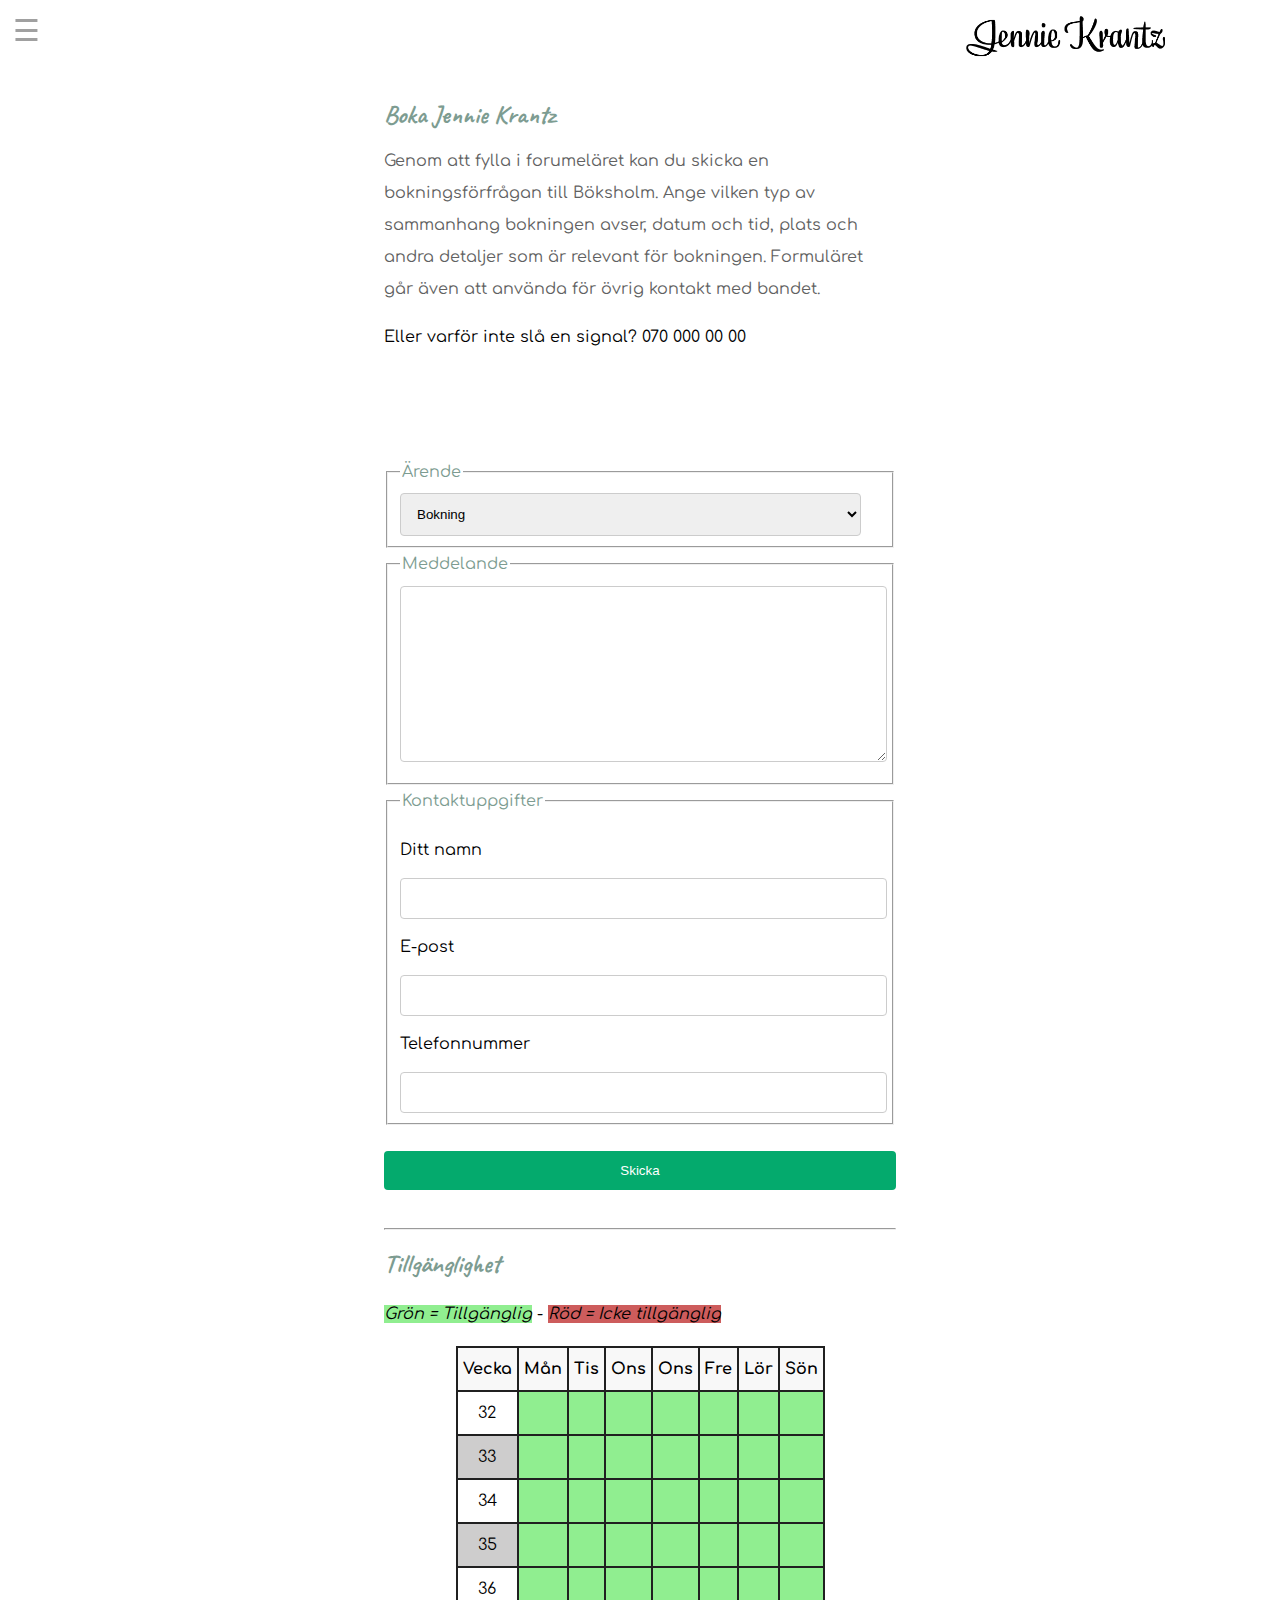
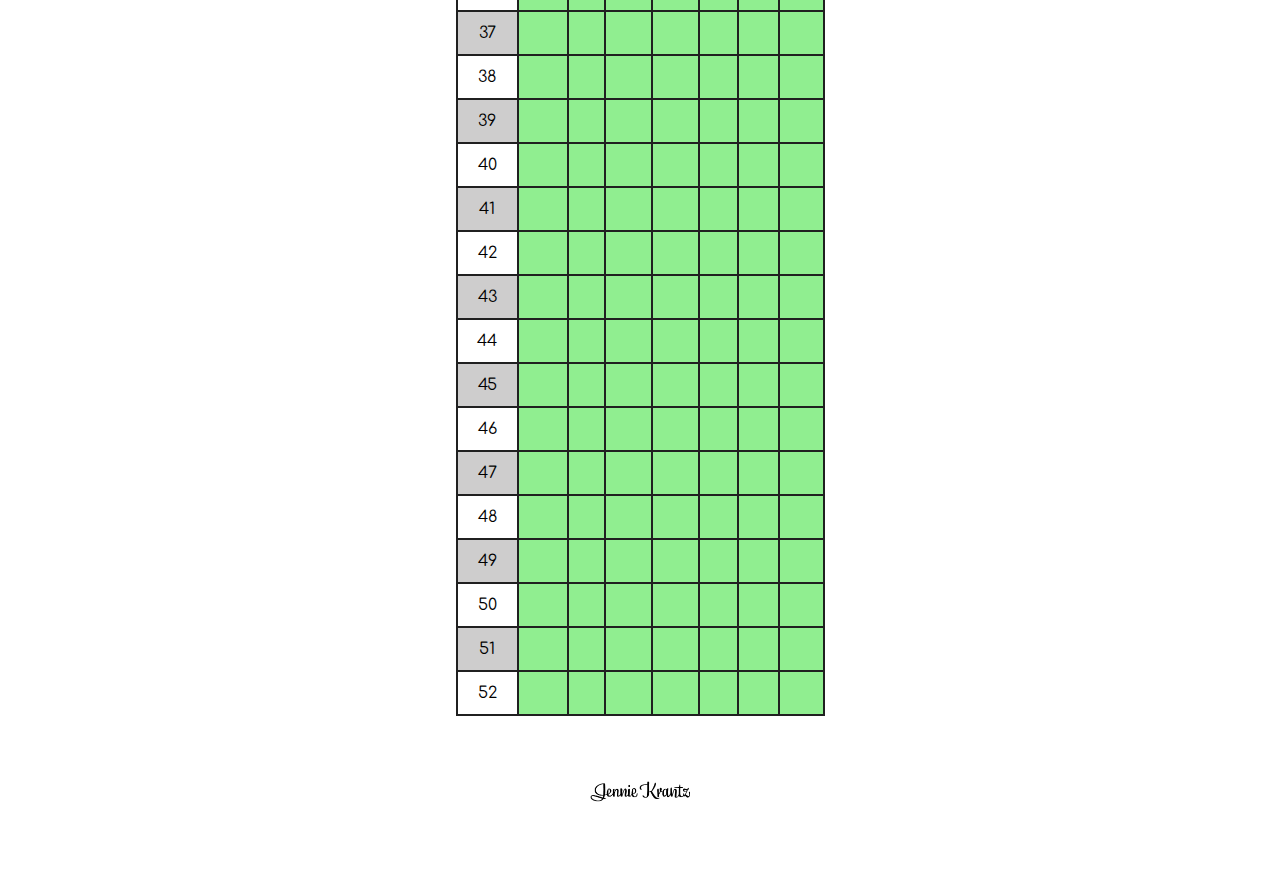
==== commit 4224c93d: "h" ====
--- a/kontakt.html
+++ b/kontakt.html
@@ -12,32 +12,23 @@
 
 <body>
 
-    <nav>
-    
-
-        <div id="myNav" class="overlay">
-    
-            <a href="javascript:void(0)" class="closebtn" onclick="closeNav()">&times;</a>
-    
-            <div class="overlay-content">
-                <a href="kontakt.html">Kontakt</a>
-                <a href="musik.html">Musik</a>
-            </div>
-            
-            
+<nav>
+    <div id="myNav" class="overlay">
+
+        <a href="javascript:void(0)" class="closebtn" onclick="closeNav()">&times;</a>
+
+        <div class="overlay-content">
+            <a href="index.html">Hem</a>
+            <a href="kontakt.html">Kontakt och kalender</a>
+            <a href="pris.html">Pris</a>
+            <a href="musik.html">Lyssna</a>
         </div>
-        
-        <span style="font-size:30px;cursor:pointer" onclick="openNav()"> &#9776; </span>
-        <div>
-         <a href="/index.html"><img src="/img/loggavit.png" alt="" width="100px" class="centerImg"></a> 
-        </div>
-        <div>
-          <a href="/boka.html"><img src="/img/1x/SVG/SVG/kontakt.svg" alt="" width="30px" class="centerImg"></a> 
-        </div>
-    
-        <a href="index.html"><img src="/img/logga_1-8.png" width="100px" alt=""></a>
-    
-    </nav>
+    </div>
+
+    <span style="font-size:30px;cursor:pointer" onclick="openNav()"> &#9776; </span>
+    <div>
+        <img src="/img/logga_1-8.png" width="200px" alt="">
+</nav>
 
 
 
@@ -48,19 +39,21 @@
     <section>
         <div class="wrapper">
             <h1 class="greyblue">Boka Jennie Krantz</h1>
-            
+
             <p class="graytext">Genom att fylla i forumeläret kan du skicka en bokningsförfrågan till Böksholm. Ange vilken typ av sammanhang bokningen avser, datum och tid, plats och andra detaljer som är relevant för bokningen. Formuläret går även att använda för övrig kontakt med bandet. </p>
 
             <p>Eller varför inte slå en signal? 070 000 00 00</p>
         </div>
     </section>
+
+
 
 
     <form id="kontakt">
         
     
         <fieldset id="Forfragan">
-            <legend>Ärende</legend>
+            <legend class="greyblue">Ärende</legend>
             <div>
                 <select name="forfragan" id="forfragan">
                     <option value="booking">Bokning</option>
@@ -70,13 +63,13 @@
             </div>
         </fieldset>
         <fieldset id="Textmeddelande">
-            <legend>Meddelande</legend>
+            <legend class="greyblue">Meddelande</legend>
             <div>
                 <textarea name="message" id="message" cols="50" rows="10" required></textarea>
             </div>
         </fieldset>
         <fieldset id="Contact">
-            <legend>Kontaktuppgifter</legend>
+            <legend class="greyblue">Kontaktuppgifter</legend>
             <div>
                 <label for="name">Ditt namn</label>
                 <input type="text" name="name" id="name" required>
@@ -90,6 +83,236 @@
             <input type="submit" value="Skicka">
         </div>
     </form>
+
+    <div class="wrapper">
+        <hr>
+        <h2 class="greyblue">Tillgänglighet</h2>
+        
+        <p><i class="green">Grön = Tillgänglig</i> - <i class="red">Röd = Icke tillgänglig</i> </p>
+
+        <table>
+            <tr>
+                <th rowspan="1">Vecka</th>
+                <th rowspan="1">Mån</th>
+                <th rowspan="1">Tis</th>
+                <th rowspan="1">Ons</th>
+                <th rowspan="1">Ons</th>
+                <th rowspan="1">Fre</th>
+                <th rowspan="1">Lör</th>
+                <th rowspan="1">Sön</th>
+            </tr>
+            <tr>
+                <td>32</td>
+                <td class="green"> </td>
+                <td class="green"> </td>
+                <td class="green"> </td>
+                <td class="green"> </td>
+                <td class="green"> </td>
+                <td class="green"> </td>
+                <td class="green"> </td>
+            </tr>
+            <tr>
+                <td>33</td>
+                <td class="green"> </td>
+                <td class="green"> </td>
+                <td class="green"> </td>
+                <td class="green"> </td>
+                <td class="green"> </td>
+                <td class="green"> </td>
+                <td class="green"> </td>
+            </tr>
+            <tr>
+                <td>34</td>
+                <td class="green"> </td>
+                <td class="green"> </td>
+                <td class="green"> </td>
+                <td class="green"> </td>
+                <td class="green"> </td>
+                <td class="green"> </td>
+                <td class="green"> </td>
+            </tr>
+            <tr>
+                <td>35</td>
+                <td class="green"> </td>
+                <td class="green"> </td>
+                <td class="green"> </td>
+                <td class="green"> </td>
+                <td class="green"> </td>
+                <td class="green"> </td>
+                <td class="green"> </td>
+            </tr>
+            <tr>
+                <td>36</td>
+                <td class="green"> </td>
+                <td class="green"> </td>
+                <td class="green"> </td>
+                <td class="green"> </td>
+                <td class="green"> </td>
+                <td class="green"> </td>
+                <td class="green"> </td>
+            </tr>
+            <tr>
+                <td>37</td>
+                <td class="green"> </td>
+                <td class="green"> </td>
+                <td class="green"> </td>
+                <td class="green"> </td>
+                <td class="green"> </td>
+                <td class="green"> </td>
+                <td class="green"> </td>
+            </tr>
+            <tr>
+                <td>38</td>
+                <td class="green"> </td>
+                <td class="green"> </td>
+                <td class="green"> </td>
+                <td class="green"> </td>
+                <td class="green"> </td>
+                <td class="green"> </td>
+                <td class="green"> </td>
+            </tr>
+            <tr>
+                <td>39</td>
+                <td class="green"> </td>
+                <td class="green"> </td>
+                <td class="green"> </td>
+                <td class="green"> </td>
+                <td class="green"> </td>
+                <td class="green"> </td>
+                <td class="green"> </td>
+            </tr>
+            <tr>
+                <td>40</td>
+                <td class="green"> </td>
+                <td class="green"> </td>
+                <td class="green"> </td>
+                <td class="green"> </td>
+                <td class="green"> </td>
+                <td class="green"> </td>
+                <td class="green"> </td>
+            </tr>
+            <tr>
+                <td>41</td>
+                <td class="green"> </td>
+                <td class="green"> </td>
+                <td class="green"> </td>
+                <td class="green"> </td>
+                <td class="green"> </td>
+                <td class="green"> </td>
+                <td class="green"> </td>
+            </tr>
+            <tr>
+                <td>42</td>
+                <td class="green"> </td>
+                <td class="green"> </td>
+                <td class="green"> </td>
+                <td class="green"> </td>
+                <td class="green"> </td>
+                <td class="green"> </td>
+                <td class="green"> </td>
+            </tr>
+            <tr>
+                <td>43</td>
+                <td class="green"> </td>
+                <td class="green"> </td>
+                <td class="green"> </td>
+                <td class="green"> </td>
+                <td class="green"> </td>
+                <td class="green"> </td>
+                <td class="green"> </td>
+            </tr>
+            <tr>
+                <td>44</td>
+                <td class="green"> </td>
+                <td class="green"> </td>
+                <td class="green"> </td>
+                <td class="green"> </td>
+                <td class="green"> </td>
+                <td class="green"> </td>
+                <td class="green"> </td>
+            </tr>
+            <tr>
+                <td>45</td>
+                <td class="green"> </td>
+                <td class="green"> </td>
+                <td class="green"> </td>
+                <td class="green"> </td>
+                <td class="green"> </td>
+                <td class="green"> </td>
+                <td class="green"> </td>
+            </tr>
+            <tr>
+                <td>46</td>
+                <td class="green"> </td>
+                <td class="green"> </td>
+                <td class="green"> </td>
+                <td class="green"> </td>
+                <td class="green"> </td>
+                <td class="green"> </td>
+                <td class="green"> </td>
+            </tr>
+            <tr>
+                <td>47</td>
+                <td class="green"> </td>
+                <td class="green"> </td>
+                <td class="green"> </td>
+                <td class="green"> </td>
+                <td class="green"> </td>
+                <td class="green"> </td>
+                <td class="green"> </td>
+            </tr>
+            <tr>
+                <td>48</td>
+                <td class="green"> </td>
+                <td class="green"> </td>
+                <td class="green"> </td>
+                <td class="green"> </td>
+                <td class="green"> </td>
+                <td class="green"> </td>
+                <td class="green"> </td>
+            </tr>
+            <tr>
+                <td>49</td>
+                <td class="green"> </td>
+                <td class="green"> </td>
+                <td class="green"> </td>
+                <td class="green"> </td>
+                <td class="green"> </td>
+                <td class="green"> </td>
+                <td class="green"> </td>
+            </tr>
+            <tr>
+                <td>50</td>
+                <td class="green"> </td>
+                <td class="green"> </td>
+                <td class="green"> </td>
+                <td class="green"> </td>
+                <td class="green"> </td>
+                <td class="green"> </td>
+                <td class="green"> </td>
+            </tr>
+            <tr>
+                <td>51</td>
+                <td class="green"> </td>
+                <td class="green"> </td>
+                <td class="green"> </td>
+                <td class="green"> </td>
+                <td class="green"> </td>
+                <td class="green"> </td>
+                <td class="green"> </td>
+            </tr>
+            <tr>
+                <td>52</td>
+                <td class="green"> </td>
+                <td class="green"> </td>
+                <td class="green"> </td>
+                <td class="green"> </td>
+                <td class="green"> </td>
+                <td class="green"> </td>
+                <td class="green"> </td>
+            </tr>
+        </table>
+    </div>
     </main>
 
 
--- a/styledesktop.css
+++ b/styledesktop.css
@@ -135,7 +135,7 @@
 input[type=text],
 select,
 textarea {
-    width: 80%;
+    width: 96%;
     padding: 12px;
     border: 1px solid #ccc;
     border-radius: 4px;
@@ -193,6 +193,37 @@
     background-color: #ffffff;
 }
 
+table {
+    background-color: #ffffff;
+    border-collapse: collapse;
+    margin: 0 auto;
+}
+
+th, td {
+    border: 2px solid rgb(32, 32, 32);
+    text-align: center;
+    padding: 5px;
+}
+
+th {
+    background-color: rgb(248, 248, 248);
+    color: rgb(0, 0, 0);
+}
+
+tr:nth-of-type(odd) {
+    background-color: rgb(206, 205, 205);
+}
+
+.green {
+    background-color: lightgreen;
+}
+
+.red {
+    background-color: indianred;
+}
+.yellow {
+    background-color: rgb(248, 180, 32);
+}
 
 /*** IMG ***/
 
@@ -234,6 +265,7 @@
     font-variant: normal;
     font-size: 1rem;
     line-height: 2rem;
+    margin-top: 8%;
 }
 
 
--- a/stylemobile.css
+++ b/stylemobile.css
@@ -42,11 +42,21 @@
     background-color: rgb(255, 255, 255);
   }
 
+  input[type=text],
+select,
+textarea {
+    width: 89%;
+    padding: 12px;
+    border: 1px solid #ccc;
+    border-radius: 4px;
+    resize: vertical;
+}
+
   .wrapper, #kontakt{
     margin-top: 20%;
     margin-left: auto;
     margin-right: auto;
-    width: 80%;
+    width: 90%;
     font-variant: normal;
     font-size: 1rem;
     line-height: 2rem;
@@ -58,6 +68,42 @@
 
   }
 
+  table {
+    background-color: #ffffff;
+    border-collapse: collapse;
+    margin: 0 auto;
+}
+
+th, td {
+    border: 2px solid rgb(32, 32, 32);
+    text-align: center;
+    padding: 5px;
+}
+
+th {
+    background-color: rgb(248, 248, 248);
+    color: rgb(0, 0, 0);
+}
+
+tr:nth-of-type(odd) {
+    background-color: rgb(206, 205, 205);
+}
+
+.green {
+    background-color: lightgreen;
+}
+
+.red {
+    background-color: indianred;
+}
+.yellow {
+    background-color: rgb(248, 180, 32);
+}
+
+footer {
+  margin-top: 20%;
+}
+
   }
 
   
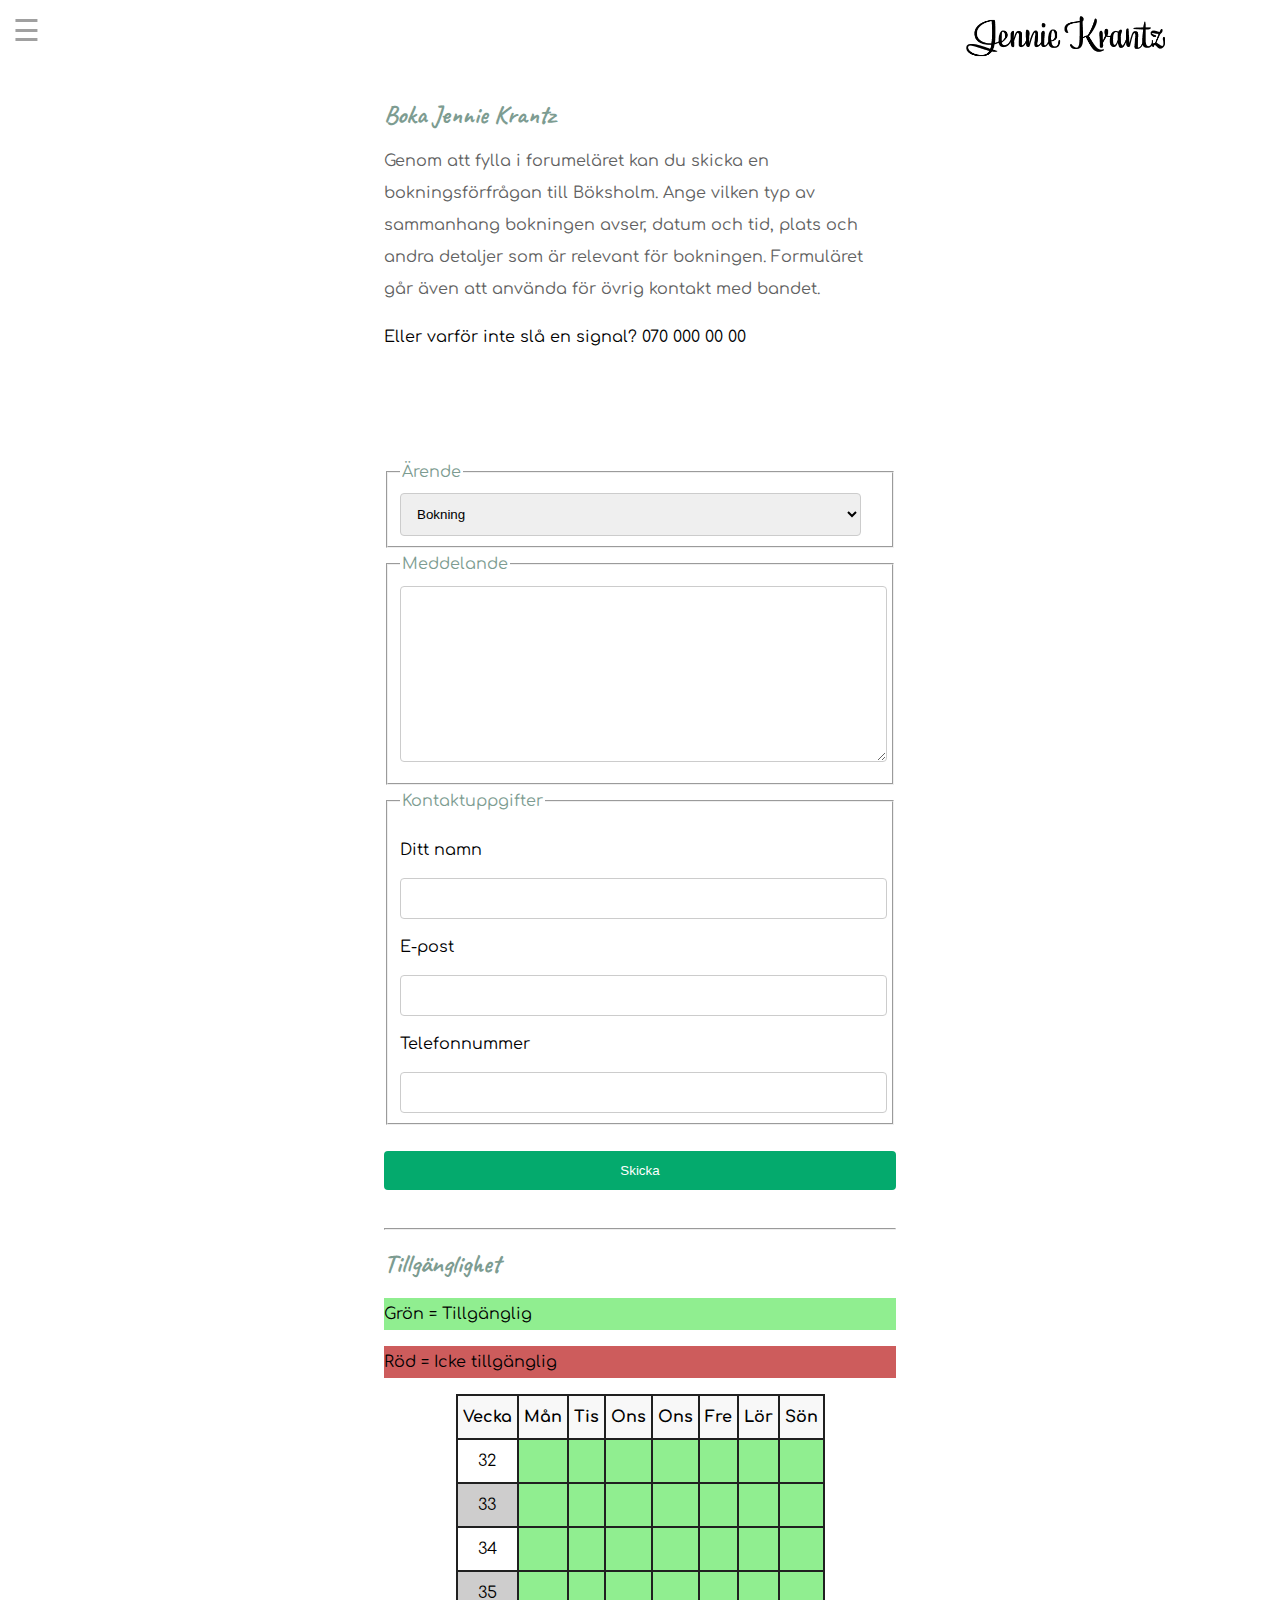
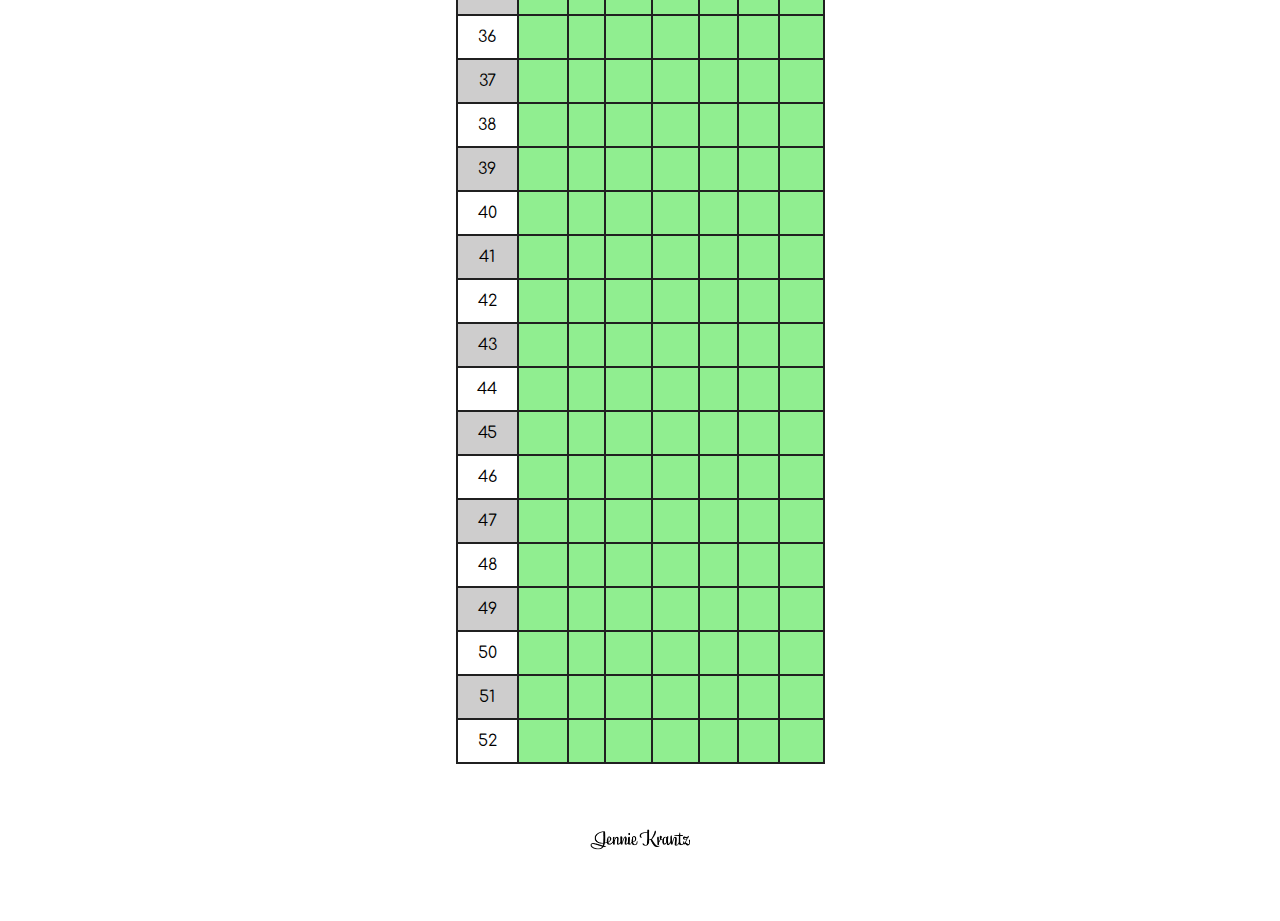
==== commit e0fe3bdc: "k" ====
--- a/kontakt.html
+++ b/kontakt.html
@@ -88,7 +88,8 @@
         <hr>
         <h2 class="greyblue">Tillgänglighet</h2>
         
-        <p><i class="green">Grön = Tillgänglig</i> - <i class="red">Röd = Icke tillgänglig</i> </p>
+        <p class="green">Grön = Tillgänglig </p>
+        <p class="red">Röd = Icke tillgänglig </p>
 
         <table>
             <tr>
--- a/stylemobile.css
+++ b/stylemobile.css
@@ -4,6 +4,7 @@
 
 
 @media screen and (max-height: 450px) {
+
   .overlay a {
     font-size: 1vw
   }
